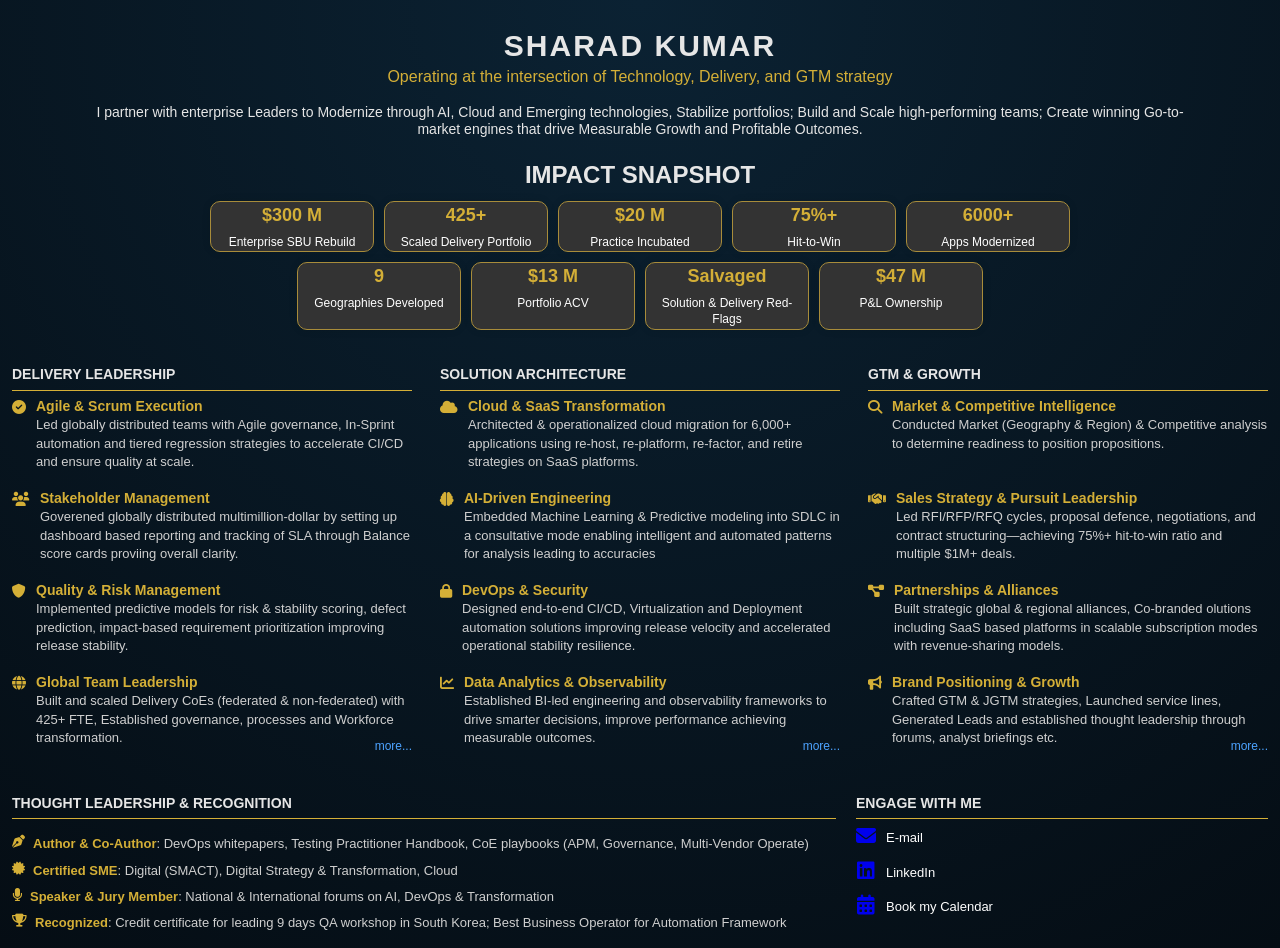
==== index.html @ 064cd089 "Update index.html" ====
<!DOCTYPE html>
<html lang="en">
<head>
<meta charset="UTF-8">
<meta name="viewport" content="width=device-width, initial-scale=1.0">
<meta property="og:title" content="Sharad Kumar | Enterprise AI, Cloud, Delivery & GTM Strategy Leadership Portfolio" />
<meta property="og:description" content="Enterprise leader specializing in AI, Cloud, and Digital Transformation. Proven track record in scaling delivery, driving GTM strategy, and building high-performance global teams delivering measurable business outcomes." />
<meta name="description" content="Enterprise leader specializing in AI, Cloud, and Digital Transformation. Proven track record in scaling delivery, driving GTM strategy, and building high-performance global teams delivering measurable business outcomes." />
<meta property="og:title" content="Sharad Kumar | Enterprise AI, Cloud, Delivery & GTM Strategy Leadership Portfolio" />
    <meta property="og:image" content="https://Shark280266.github.io/image.jpg" />
<meta property="og:url" content="https://Shark280266.github.io/" />
<meta property="og:type" content="website" />
<meta property="og:site_name" content="Sharad Kumar Portfolio" />
<meta name="twitter:card" content="summary_large_image" />

<!-- ADD THESE -->
<meta name="author" content="Sharad Kumar" />
<meta property="article:published_time" content="2026-03-31T00:00:00Z" />
<title>Sharad Kumar | AI, Cloud, Delivery & GTM Strategy Leader Portfolio</title>
<link href="https://cdnjs.cloudflare.com/ajax/libs/font-awesome/6.5.0/css/all.min.css" rel="stylesheet">
<link rel="stylesheet" href="style.css">
<style>
body {
    margin: 0;
    font-family: 'Segoe UI', sans-serif;
    background: radial-gradient(circle at top, #0b2233, #050d14);
    color: #e6e6e6;
    overflow-x: hidden;
}

.container {
    max-width: 1400px;
    margin: auto;
    padding: 25px 12px 0px 12px;   /* increase bottom space */
}

h1 {
    text-align: center;
    letter-spacing: 2px;
    font-size: 30px;
    margin: 0;
}

.tagline {
    text-align: center;
    color: #d4af37;
    margin: 0;
    line-height: 1.2;
}

.tagline {
    white-space: normal;
    word-break: keep-all;
}

.intro {
    text-align: center;
    max-width: 1100px;
    margin: 18px auto 10px auto;
    line-height: 1.2;
    font-size: 14px;	
}

/* IMPACT */
.impact {
  max-width: 960px;
  margin: 20px auto;
  text-align: center;
}

.impact-title {
  font-size: 24px;
  font-weight: bold;
  margin-bottom: 20px;
}

.impact-grid {
  display: flex;
  flex-wrap: wrap;
  justify-content: center;
  gap: 10px;
  max-width: 1000px;
  margin: -10px auto 0 auto;
}

.impact-grid .box {
  background-color: #333;
  padding: 1px;             /* restored original height padding */
  border-radius: 10px;
  min-width: 100px;
  flex: 0 0 160px;           /* fixed width to ensure 5+4 layout */
  text-align: center;
  box-shadow: 0 0 8px rgba(0,0,0,0.1);
  font-size: 12px;
  color: white;
}

.impact-grid .box b {
  color: #d4af37;             /* gold top line */
  display: block;
  margin-bottom: 5px;
  font-size: 18px;            /* slightly larger than description */
}

.box {
    border: 1px solid #a88c3a;
    padding: 10px 12px;
    border-radius: 6px;
    width: 150px;
    text-align: center;
    font-size: 13px;
    line-height: 1.4;
}

.box b {
    display: block;
    color: #d4af37;
    font-size: 16px;
    margin-bottom: 4px;
}

.box b {
    color: #d4af37;
}

/* SECTIONS */
.grid {
    display: grid;
    grid-template-columns: repeat(3, 1fr);
    gap: 28px;
    margin-top: 5px;
    padding-top: 15px;
}

.section-title {
    font-weight: bold;
    margin-bottom: 6px;
    padding-bottom: 5px;
    border-bottom: 1px solid #d4af37;
    font-size: 14px;
}

.item {
    display: flex;
    margin-bottom: 14px;
    min-height: 78px;
}

.icon {
    color: #d4af37;
    margin-right: 10px;
    margin-top: 3px;
    font-size: 14px;
}

.item-title {
    color: #d4af37;
    font-weight: 600;
    font-size: 14px;
}

.item-desc {
    font-size: 13px;
    color: #cfcfcf;
}

/* BOTTOM */
.bottom {
    display: grid;
    grid-template-columns: 2fr 1fr;
    gap: 20px;
    margin-top: 20px;   /* add spacing from above section */
    border-top: none;
}

.compact-list {
    list-style: none;
    padding: 0;
}

.compact-list li {
    display: flex;
    margin-bottom: 8px;
    font-size: 13px;
    align-items: flex-start;
}

.compact-list i {
    color: #d4af37;   
    margin-right: 8px;
}

.compact-list strong {
    color: #d4af37;
}

/* ENGAGE */
/* FORCE FIX - ENGAGE SECTION */

.engage-icons {
    display: flex !important;
    flex-direction: column !important;
    gap: 12px !important;
}

.engage-icons a {
    display: flex !important;
    align-items: center !important;
    gap: 10px !important;
}

.engage-icons a span {
    color: #ffffff !important;
    font-size: 13px !important;
    opacity: 1 !important;
    margin-top: 4px;
}

.engage-icons a i {
    font-size: 20px;
}

.disabled {
    color: #777 !important;
    pointer-events: none;
}

.profile-pic {
  float: right;
  margin-top: -75px;
  margin-right: 0;
  margin-bottom: 10px;
  margin-left: 20px;
  position: relative;
  top: -40px;   /* adjust this instead of large negative margin */
  width: 120px;
  height: 120px;
  border-radius: 50%;
  object-fit: cover;
  border: 2px solid #d4af37;
  box-shadow: 0 0 12px rgba(212,175,55,0.5);
}

.section-block {
  position: relative;
  padding-bottom: 0px;
}

.more-link {
  position: absolute;
  right: 0;
  bottom: 10px;
  font-size: 12px;
  color: #4da3ff;
  text-decoration: none;
}

.disabled-link {
  pointer-events: none;
  opacity: 0.6;
}

.more-link:hover {
  text-decoration: underline;
}

.disabled-link {
  color: #4da3ff;
  pointer-events: none;
  opacity: 0.6;
  cursor: default;
}


/* ⬇️ ADD HERE */
@media (max-width: 768px) {
.tagline + .intro {
    margin-top: 12px;
}

.tagline {
    font-size: 16px;
    line-height: 1.3;
    padding: 0 10px;
}media

    .header {
        flex-direction: column;
        align-items: center;
        text-align: center;
    }

    .profile-pic {
        margin-top: 10px;
    }

    .container {
        padding: 15px;
    }

    h1 {
        font-size: 24px;
    }

    .section-title {
        font-size: 18px;
    }

    .card {
        padding: 14px;
    }

    .extra-points li {
        font-size: 12px;
    }

.impact-grid .box:last-child {
    grid-column: 1 / -1;   /* 🔥 span full row */
    justify-self: center;  /* 🔥 center it */
    max-width: 160px;      /* keep same box width */
}
}

@media (max-width: 768px) and (orientation: portrait) {
    
    .grid {
        grid-template-columns: 1fr;
    }
    .header {
        flex-direction: column;
        align-items: center;
        text-align: center;
    }

.profile-pic {
    float: none;          /* 🔥 cancels right float */
    position: static;     /* 🔥 removes upward shift */
    
    width: 70px;
    height: 70px;

    display: none;
    margin: 0 0 8px 0;    /* top-left placement */
}

    .container {
        padding: 15px;
    }

    h1 {
        font-size: 24px;
    }

    .section-title {
        font-size: 18px;
    }

    .card {
        padding: 14px;
    }

    .extra-points li {
        font-size: 12px;
    }
.bottom {
    display: block;
}

.engage {
    margin-top: 15px;
}

.impact-grid {
    display: grid;
    grid-template-columns: 1fr 1fr;
    gap: 10px;
}

.impact-grid .box {
    flex: unset;        /* override desktop flex */
    min-width: auto;
    font-size: 11px;
    padding: 6px;
}

.impact-grid .box b {
    font-size: 14px;
}
}

body {
    overflow-x: hidden;
}

img {
    max-width: 100%;
    height: auto;
    display: block;
}

.engage-icons a,
.engage-icons a:link,
.engage-icons a:visited,
.engage-icons a:hover,
.engage-icons a:active {
    text-decoration: none !important;
}
/* ⬆️ END */
.compact-list li span {
    color: #cfcfcf;
}@media (min-width: 769px) and (orientation: landscape) {
    .profile-pic {
        display: none !important;
    }
}

@media (max-width: 768px) {
  .more-link {
    bottom: 2px;   /* slight spacing */
  }

  .bottom {
    margin-top: 30px;
  }
}

  .bottom {
    margin-top: 29px;
  }
}
@media (min-width: 769px) and (max-width: 1024px) and (orientation: portrait) {
  .impact-grid {
    display: grid;
    grid-template-columns: repeat(4, 1fr);
  }
}
</style>
</head>

<body>

<div class="container">

<h1>SHARAD KUMAR</h1>
<p class="tagline">Operating at the intersection of Technology, Delivery, and GTM strategy</p>

<p class="intro">
I partner with enterprise Leaders to Modernize through AI, Cloud and Emerging technologies, Stabilize portfolios; Build and Scale high-performing teams;
Create winning Go-to-market engines that drive Measurable Growth and Profitable Outcomes.
</p>
<img src="image.jpg" alt="Sharad Kumar" class="profile-pic">

<div class="impact">
<div class="impact-title">IMPACT SNAPSHOT</div>
<div class="impact-grid">
<div class="box"><b>$300 M</b> Enterprise SBU Rebuild</div>
<div class="box"><b>425+</b> Scaled Delivery Portfolio</div>
<div class="box"><b>$20 M</b> Practice Incubated</div>
<div class="box"><b>75%+</b> Hit-to-Win</div>
<div class="box"><b>6000+</b> Apps Modernized</div>
<div class="box"><b>9</b> Geographies Developed</div>
<div class="box"><b>$13 M</b> Portfolio ACV</div>
<div class="box"><b>Salvaged</b> Solution & Delivery Red-Flags</div>
<div class="box"><b>$47 M</b> P&amp;L Ownership</div>
</div>
</div>

<div class="grid">

<!-- DELIVERY -->
<div class="section-block">
<div class="section-title">DELIVERY LEADERSHIP</div>
<a href="delivery.html" class="more-link">more...</a>
<div class="item"><i class="fa-solid fa-check-circle icon"></i><div><div class="item-title">Agile & Scrum Execution</div><div class="item-desc">Led globally distributed teams with Agile governance, In-Sprint automation and tiered regression strategies to accelerate CI/CD and ensure quality at scale.</div></div></div>
<div class="item"><i class="fa-solid fa-users icon"></i><div><div class="item-title">Stakeholder Management</div><div class="item-desc">Goverened globally distributed multimillion-dollar by setting up dashboard based reporting and tracking of SLA through Balance score cards proviing overall clarity.</div></div></div>
<div class="item"><i class="fa-solid fa-shield icon"></i><div><div class="item-title">Quality & Risk Management</div><div class="item-desc">Implemented predictive models for risk & stability scoring, defect prediction, impact-based requirement prioritization improving release stability.</div></div></div>
<div class="item"><i class="fa-solid fa-globe icon"></i><div><div class="item-title">Global Team Leadership</div><div class="item-desc">Built and scaled Delivery CoEs (federated & non-federated) with 425+ FTE, Established governance, processes and Workforce transformation.</div></div></div>
</div>

<!-- SOLUTION -->
<div class="section-block">
<div class="section-title">SOLUTION ARCHITECTURE</div>
<a href="solution.html" class="more-link">more...</a>
<div class="item"><i class="fa-solid fa-cloud icon"></i><div><div class="item-title">Cloud & SaaS Transformation</div><div class="item-desc">Architected & operationalized cloud migration for 6,000+ applications using re-host, re-platform, re-factor, and retire strategies on SaaS platforms.</div></div></div>
<div class="item"><i class="fa-solid fa-brain icon"></i><div><div class="item-title">AI-Driven Engineering</div><div class="item-desc">Embedded Machine Learning & Predictive modeling into SDLC in a consultative mode enabling intelligent and automated patterns for analysis leading to accuracies </div></div></div>
<div class="item"><i class="fa-solid fa-lock icon"></i><div><div class="item-title">DevOps & Security</div><div class="item-desc">Designed end-to-end CI/CD, Virtualization and Deployment automation solutions improving release velocity and accelerated operational stability resilience.</div></div></div>
<div class="item"><i class="fa-solid fa-chart-line icon"></i><div><div class="item-title">Data Analytics & Observability</div><div class="item-desc">Established BI-led engineering and observability frameworks to drive smarter decisions, improve performance achieving measurable outcomes.</div></div></div>
</div>

<!-- GTM -->
<div class="section-block">
<div class="section-title">GTM & GROWTH</div>
<a href="gtm.html" class="more-link">more...</a>
<div class="item"><i class="fa-solid fa-magnifying-glass icon"></i><div><div class="item-title">Market & Competitive Intelligence</div><div class="item-desc">Conducted Market (Geography & Region) & Competitive analysis to determine readiness to position propositions.</div></div></div>
<div class="item"><i class="fa-solid fa-handshake icon"></i><div><div class="item-title">Sales Strategy & Pursuit Leadership</div><div class="item-desc">Led RFI/RFP/RFQ cycles, proposal defence, negotiations, and contract structuring—achieving 75%+ hit-to-win ratio and multiple $1M+ deals.</div></div></div>
<div class="item"><i class="fa-solid fa-diagram-project icon"></i><div><div class="item-title">Partnerships & Alliances</div><div class="item-desc">Built strategic global & regional alliances, Co-branded olutions including SaaS based platforms in scalable subscription modes with revenue-sharing models. </div></div></div>
<div class="item"><i class="fa-solid fa-bullhorn icon"></i><div><div class="item-title">Brand Positioning & Growth</div><div class="item-desc">Crafted GTM & JGTM strategies, Launched service lines, Generated Leads and established thought leadership through forums, analyst briefings etc. </div></div></div>
</div>

</div>

<div class="bottom">

<div>
<div class="section-title">THOUGHT LEADERSHIP & RECOGNITION</div>
<ul class="compact-list">
<li><i class="fa-solid fa-pen-nib"></i><span><strong>Author & Co-Author</strong>: DevOps whitepapers, Testing Practitioner Handbook, CoE playbooks (APM, Governance, Multi-Vendor Operate)</span></li>
<li><i class="fa-solid fa-certificate"></i><span><strong>Certified SME</strong>: Digital (SMACT), Digital Strategy & Transformation, Cloud</span></li>
<li><i class="fa-solid fa-microphone"></i><span><strong>Speaker & Jury Member</strong>: National & International forums on AI, DevOps & Transformation</span></li>
<li><i class="fa-solid fa-trophy"></i><span><strong>Recognized</strong>: Credit certificate for leading 9 days QA workshop in South Korea; Best Business Operator for Automation Framework</span></li>
</ul>
</div>

<div class="engage">
<div class="section-title">ENGAGE WITH ME</div>
<div class="engage-icons">

<!-- EMAIL FIX -->
<a href="mailto:sharad.kumar.ms@gmail.com?subject=Connect with Sharad" class="engage-item">
    <i class="fa-solid fa-envelope"></i>
    <span style="text-decoration: none; border-bottom: none;">E-mail</span></a>

<a href="https://www.linkedin.com/in/sharad-kumar-11264247" target="_blank" class="engage-item">
    <i class="fa-brands fa-linkedin"></i>
    <span>LinkedIn</span>
</a>

<a href="https://calendly.com/sharad-kumar-ms/strategic-connect" target="_blank" class="engage-item">
    <i class="fa-solid fa-calendar-days"></i>
    <span>Book my Calendar</span>
</a>

</div>
</div>

</div>

</div>

</body>
</html>
---- style.css ----
/* GLOBAL TYPOGRAPHY BASELINE */

body {
    font-family: 'Segoe UI', sans-serif;
    font-weight: 400;
    line-height: 1.4;
    color: #e6e6e6;
}

/* Main Name */
h1 {
    font-size: 30px;
    font-weight: 600;
    letter-spacing: 2px;
}

/* Tagline */
.tagline {
    font-size: 16px;
    font-weight: 500;
    line-height: 1.3;
}

/* Section Titles */
.section-title {
    font-size: 18px;
    font-weight: 600;
}

/* Card / Item Titles */
.item-title,
.card h3 {
    font-size: 14px;
    font-weight: 600;
}

/* Body Text */
.item-desc,
.narrative,
.compact-list li,
.extra-points li {
    font-size: 13px;
    font-weight: 400;
    line-height: 1.4;
}
body {
    margin: 0;
    font-family: 'Segoe UI', sans-serif;
    background: radial-gradient(circle at top, #0b2233, #050d14);
    color: #e6e6e6;
}

body {
    overflow-x: hidden;
}

.container {
    max-width: 1400px;
    margin: auto;
    padding: 25px 12px 10px 12px;
}

.header {
    position: relative;
}

h1 {
    text-align: center;
    letter-spacing: 2px;
    font-size: 30px;
    margin: 0;
}

.tagline {
    text-align: center;
    color: #d4af37;
    margin: 0;
}

.profile-pic {
    position: absolute;
    right: 0;
    top: 10px;
    width: 120px;
    height: 120px;
    border-radius: 50%;
    object-fit: cover;
}

/* Floating Home link (if used) */
.home-link {
    position: fixed;
    bottom: 25px;
    right: 25px;
    color: #4da3ff;
    font-size: 14px;
    text-decoration: none;
    font-weight: 500;
    display: flex;
    align-items: center;
    gap: 6px;
    z-index: 9999;
}

/* Back to Main */
.back-to-main {
    margin-top: 30px;
    text-align: right;
}

.back-to-main a {
    color: #4da3ff;
    font-size: 14px;
    font-weight: 500;
    text-decoration: none;
}

.back-to-main a:hover {
    text-decoration: underline;
}

/* Mobile: hide profile pic everywhere */
@media (max-width: 768px) {
    .profile-pic {
        display: none !important;
    }
}

/* Desktop: hide where explicitly applied */
.desktop-hide {
    display: none !important;
}

.compact-list li {
    color: #cfcfcf;
}

.engage-icons {
    display: flex !important;
    flex-direction: column !important;
    gap: 12px;
}

.engage-icons a {
    text-decoration: none !important;
}

.engage-icons a:hover {
    text-decoration: none !important;
}

.engage-icons a i {
    width: 20px;          /* keeps all icons aligned vertically */
    text-align: center;
    font-size: 18px;
}

.engage-icons a span {
    color: #ffffff;
    font-size: 13px;
}

@media (min-width: 769px) and (max-width: 1024px) {
    .profile-pic {
        display: none !important;
    }
}
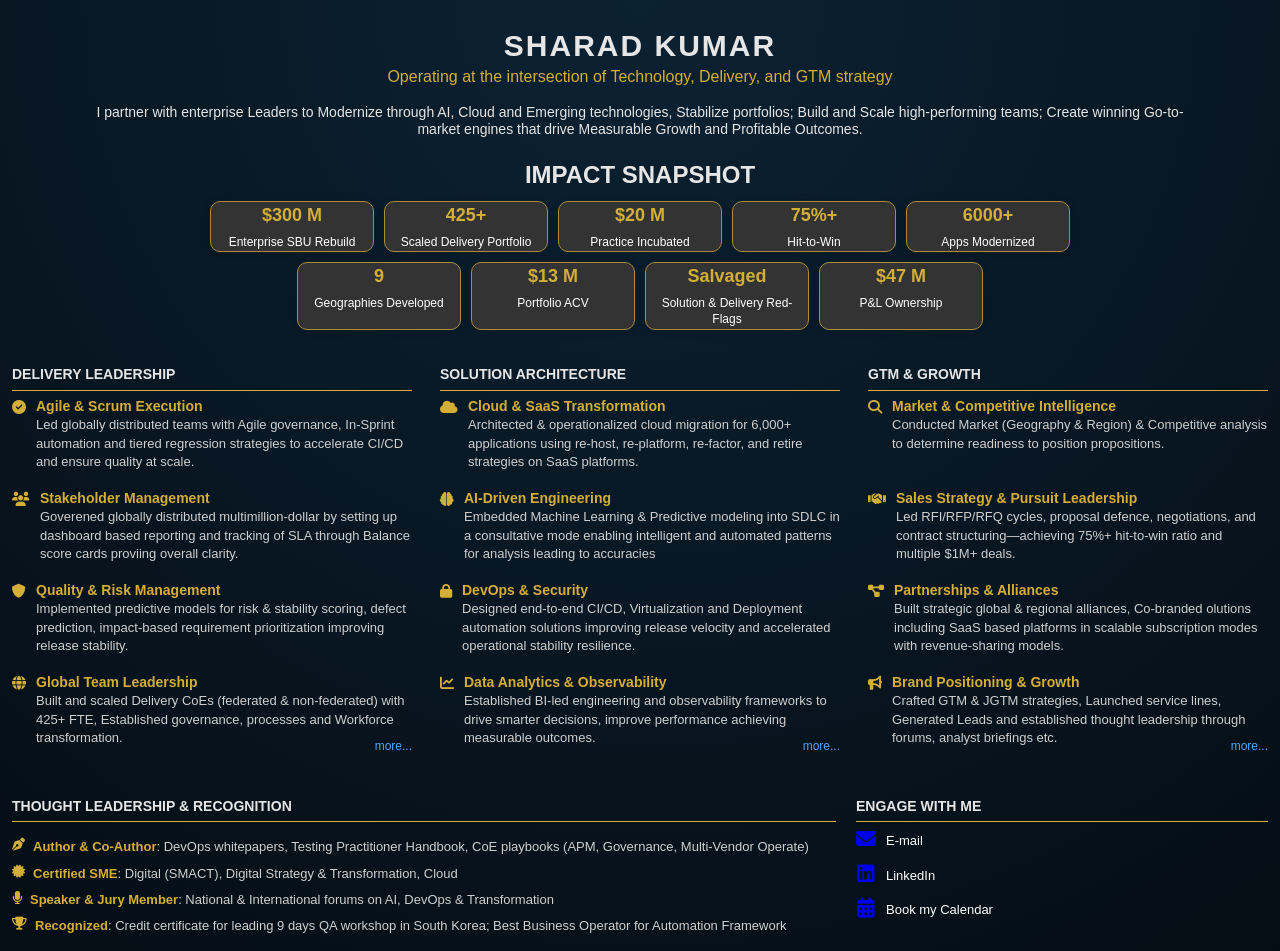
==== commit 42ccdf48: "Update index.html" ====
--- a/index.html
+++ b/index.html
@@ -425,7 +425,7 @@
 }
 
   .bottom {
-    margin-top: 29px;
+    margin-top: 32px;
   }
 }
 @media (min-width: 769px) and (max-width: 1024px) and (orientation: portrait) {
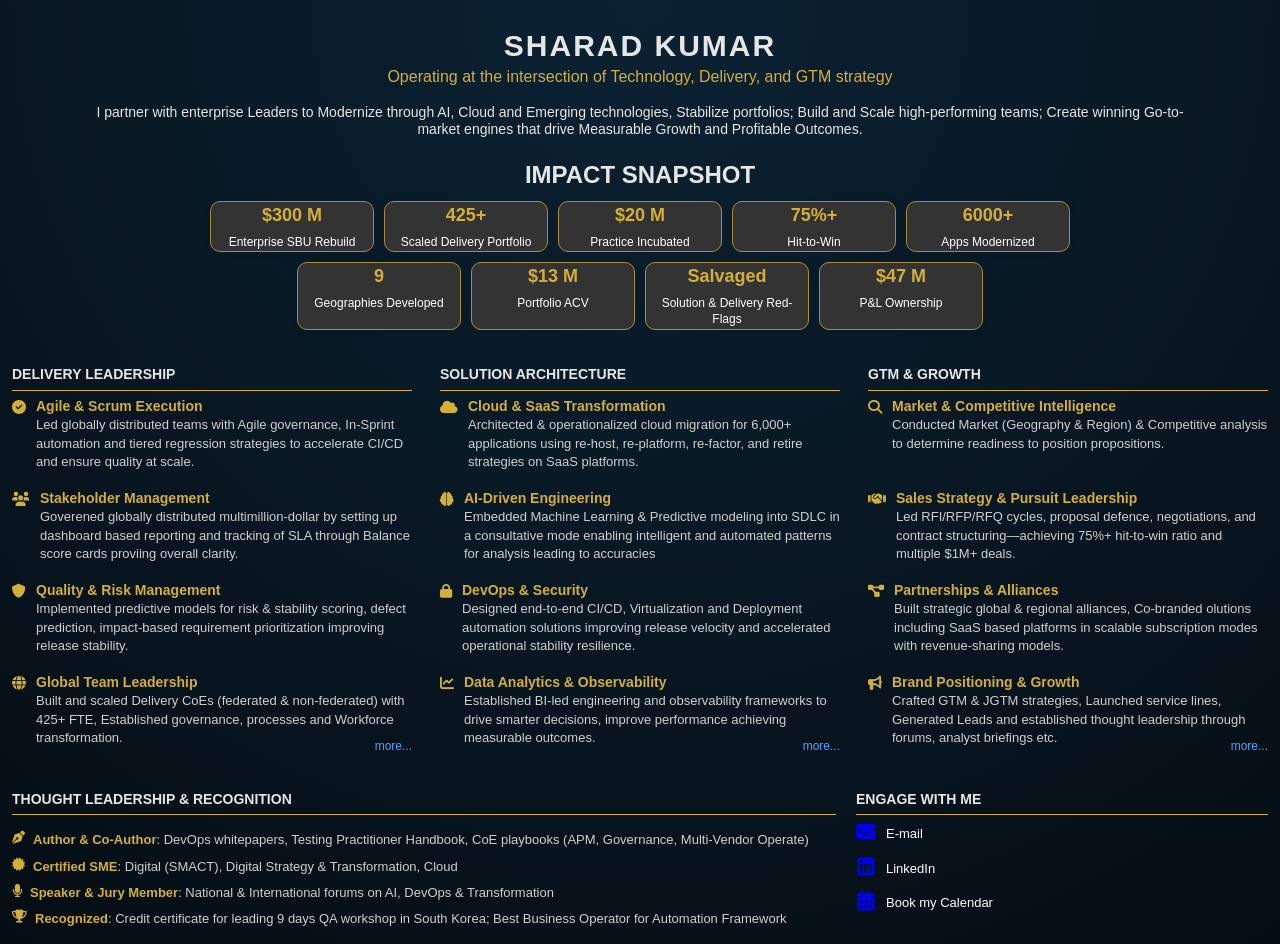
==== commit 8ad45cdb: "Update index.html" ====
--- a/index.html
+++ b/index.html
@@ -425,7 +425,7 @@
 }
 
   .bottom {
-    margin-top: 32px;
+    margin-top: 25px;
   }
 }
 @media (min-width: 769px) and (max-width: 1024px) and (orientation: portrait) {
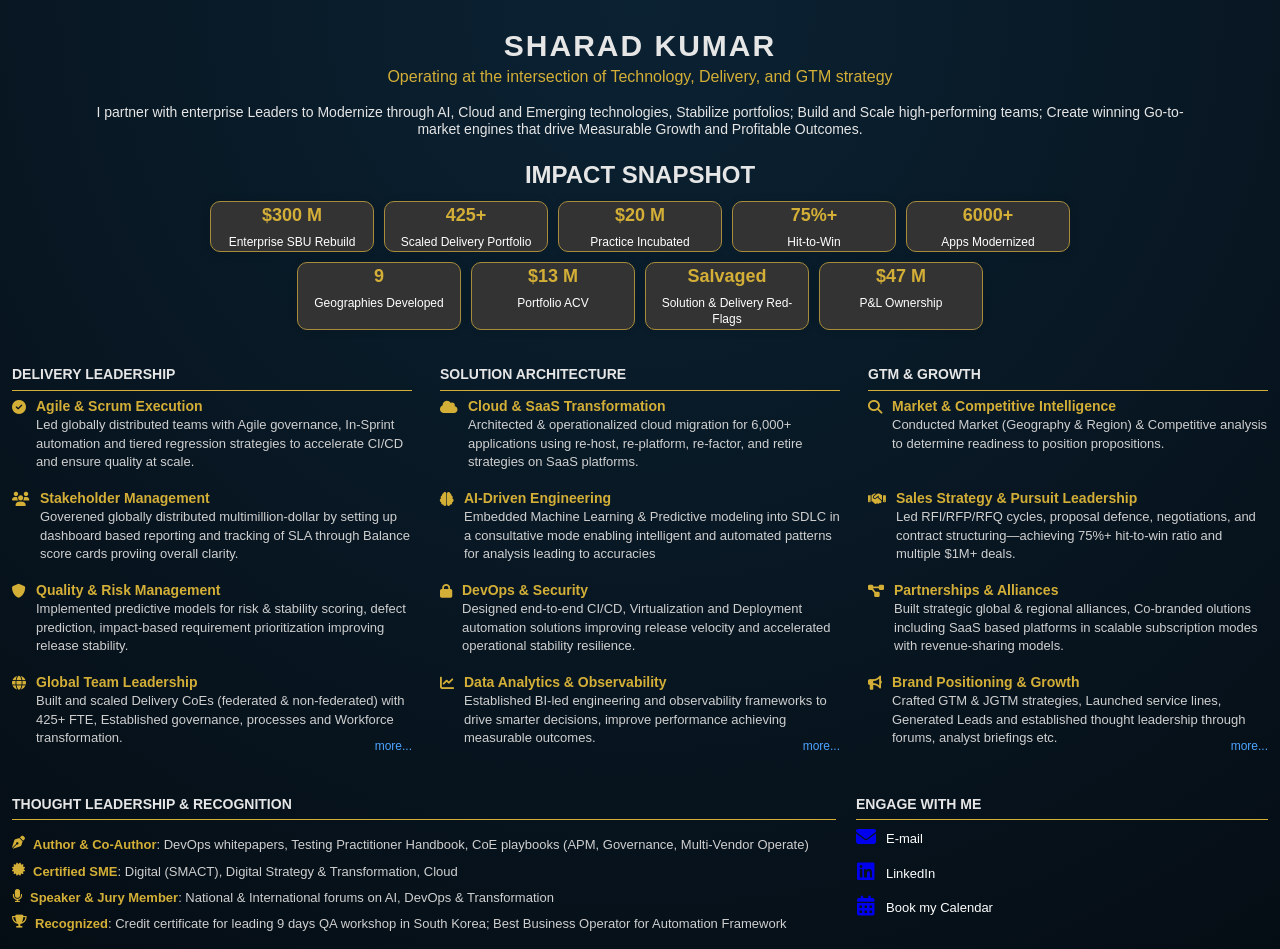
==== commit 8bc65533: "Update index.html" ====
--- a/index.html
+++ b/index.html
@@ -416,7 +416,7 @@
 
 @media (max-width: 768px) {
   .more-link {
-    bottom: 2px;   /* slight spacing */
+    bottom: 2px;
   }
 
   .bottom {
@@ -424,10 +424,10 @@
   }
 }
 
-  .bottom {
-    margin-top: 25px;
-  }
-}
+.bottom {
+  margin-top: 30px;
+}
+    
 @media (min-width: 769px) and (max-width: 1024px) and (orientation: portrait) {
   .impact-grid {
     display: grid;
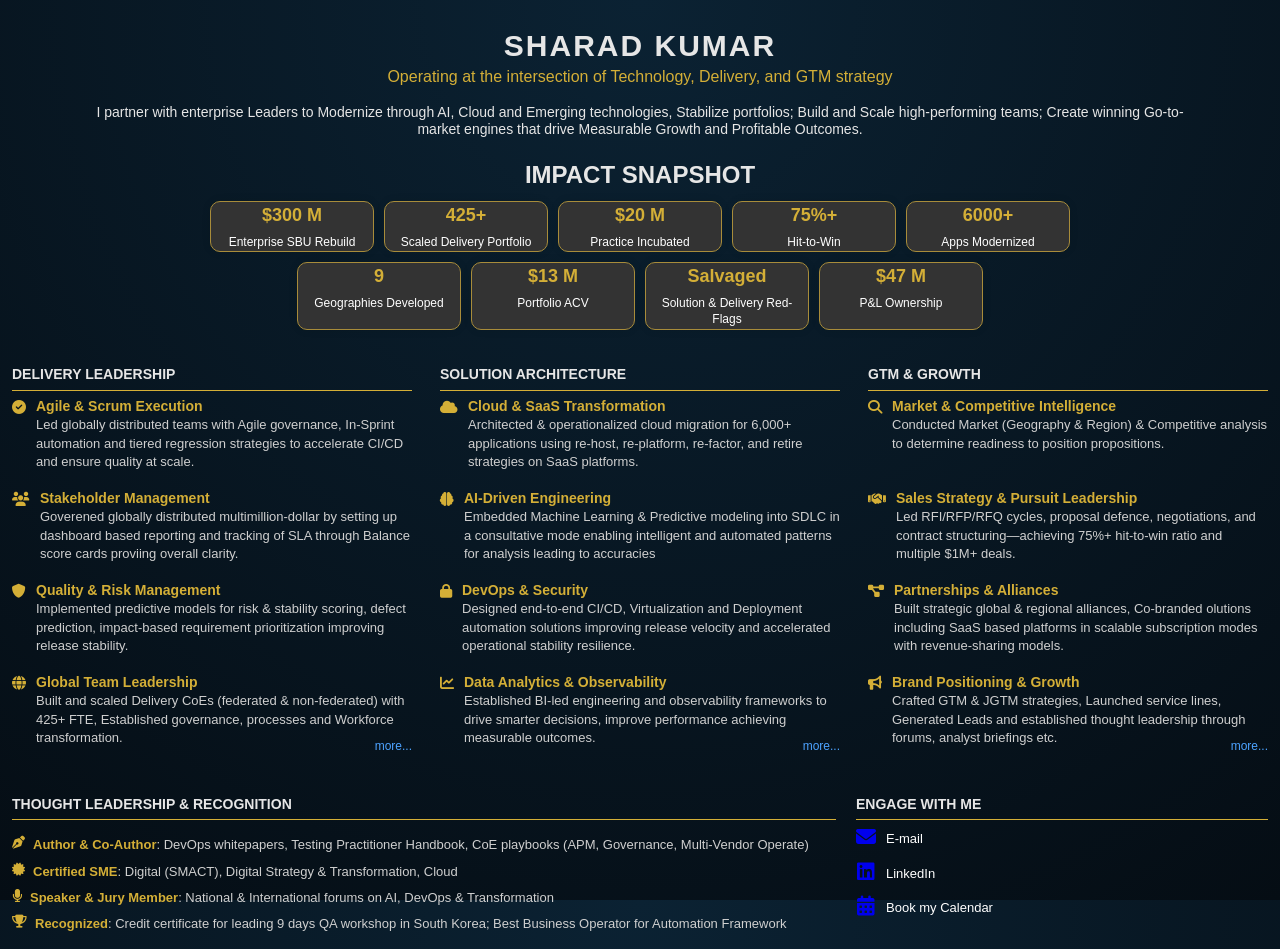
==== commit c7cf7d47: "Update index.html" ====
--- a/index.html
+++ b/index.html
@@ -434,6 +434,10 @@
     grid-template-columns: repeat(4, 1fr);
   }
 }
+html {
+  height: 100%;
+  overflow-y: scroll;
+}
 </style>
 </head>
 
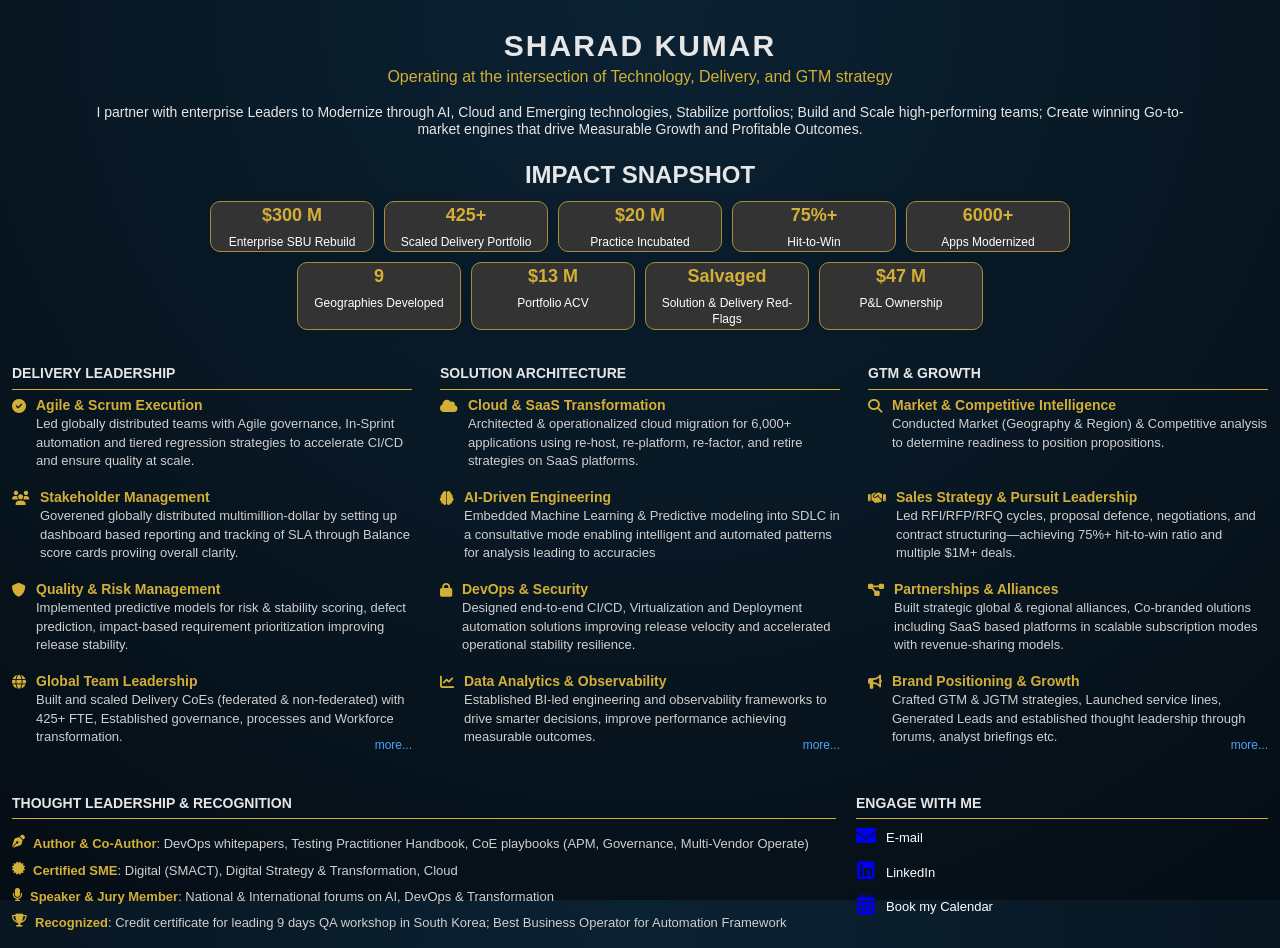
==== commit 0ab59946: "Update index.html" ====
--- a/index.html
+++ b/index.html
@@ -129,7 +129,7 @@
     grid-template-columns: repeat(3, 1fr);
     gap: 28px;
     margin-top: 5px;
-    padding-top: 15px;
+    padding-top: 14px;
 }
 
 .section-title {
@@ -169,7 +169,7 @@
     display: grid;
     grid-template-columns: 2fr 1fr;
     gap: 20px;
-    margin-top: 20px;   /* add spacing from above section */
+    margin-top: 18px;   /* add spacing from above section */
     border-top: none;
 }
 
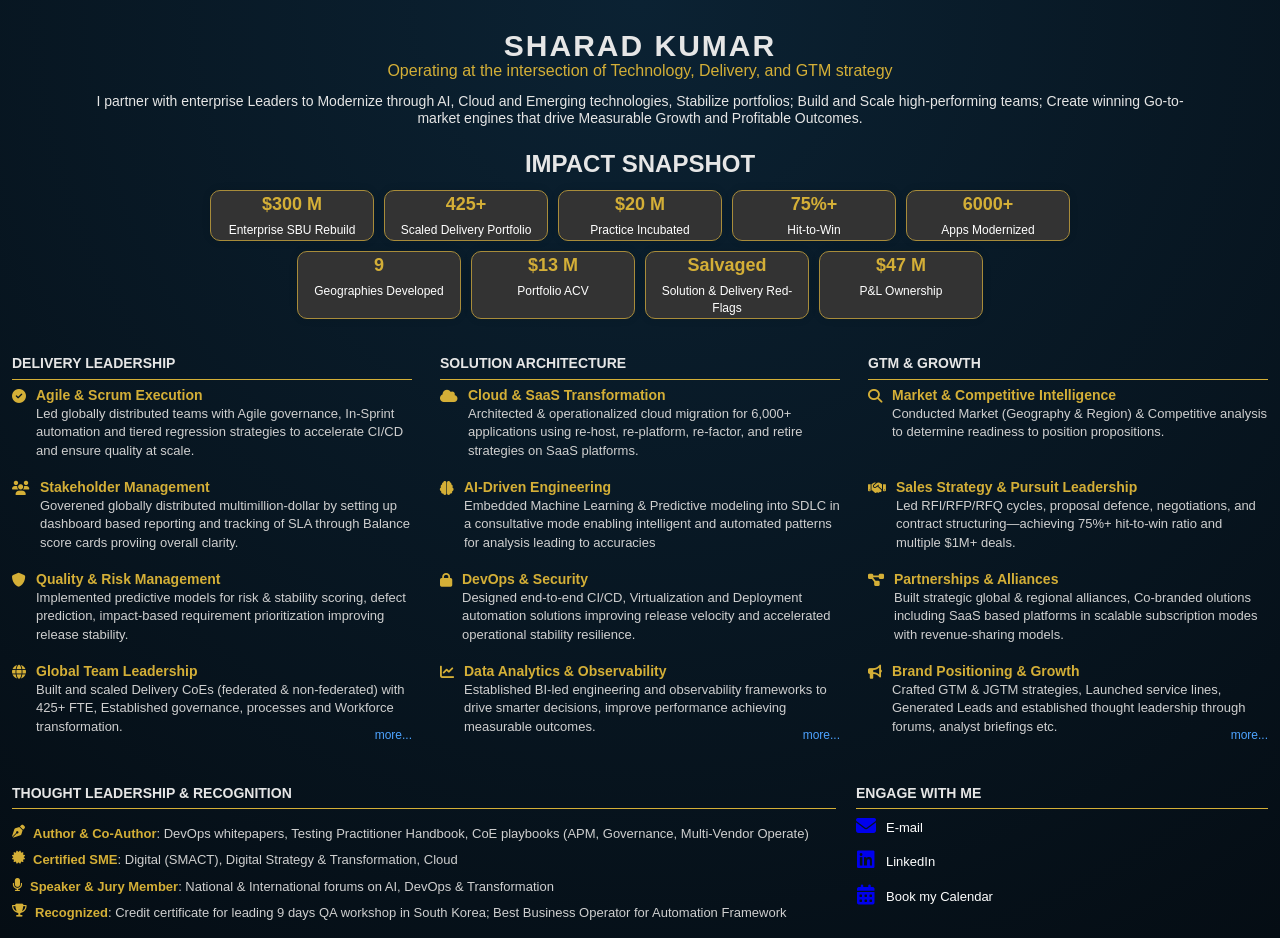
==== commit babc2fba: "Update index.html" ====
--- a/index.html
+++ b/index.html
@@ -45,7 +45,7 @@
     text-align: center;
     color: #d4af37;
     margin: 0;
-    line-height: 1.2;
+    line-height: .5;
 }
 
 .tagline {
@@ -129,7 +129,7 @@
     grid-template-columns: repeat(3, 1fr);
     gap: 28px;
     margin-top: 5px;
-    padding-top: 14px;
+    padding-top: 15px;
 }
 
 .section-title {
@@ -169,7 +169,7 @@
     display: grid;
     grid-template-columns: 2fr 1fr;
     gap: 20px;
-    margin-top: 18px;   /* add spacing from above section */
+    margin-top: 20px;   /* add spacing from above section */
     border-top: none;
 }
 
@@ -416,7 +416,7 @@
 
 @media (max-width: 768px) {
   .more-link {
-    bottom: 2px;
+    bottom: 2px;   /* slight spacing */
   }
 
   .bottom {
@@ -424,19 +424,15 @@
   }
 }
 
-.bottom {
-  margin-top: 30px;
-}
-    
+  .bottom {
+    margin-top: 30px;
+  }
+}
 @media (min-width: 769px) and (max-width: 1024px) and (orientation: portrait) {
   .impact-grid {
     display: grid;
     grid-template-columns: repeat(4, 1fr);
   }
-}
-html {
-  height: 100%;
-  overflow-y: scroll;
 }
 </style>
 </head>
